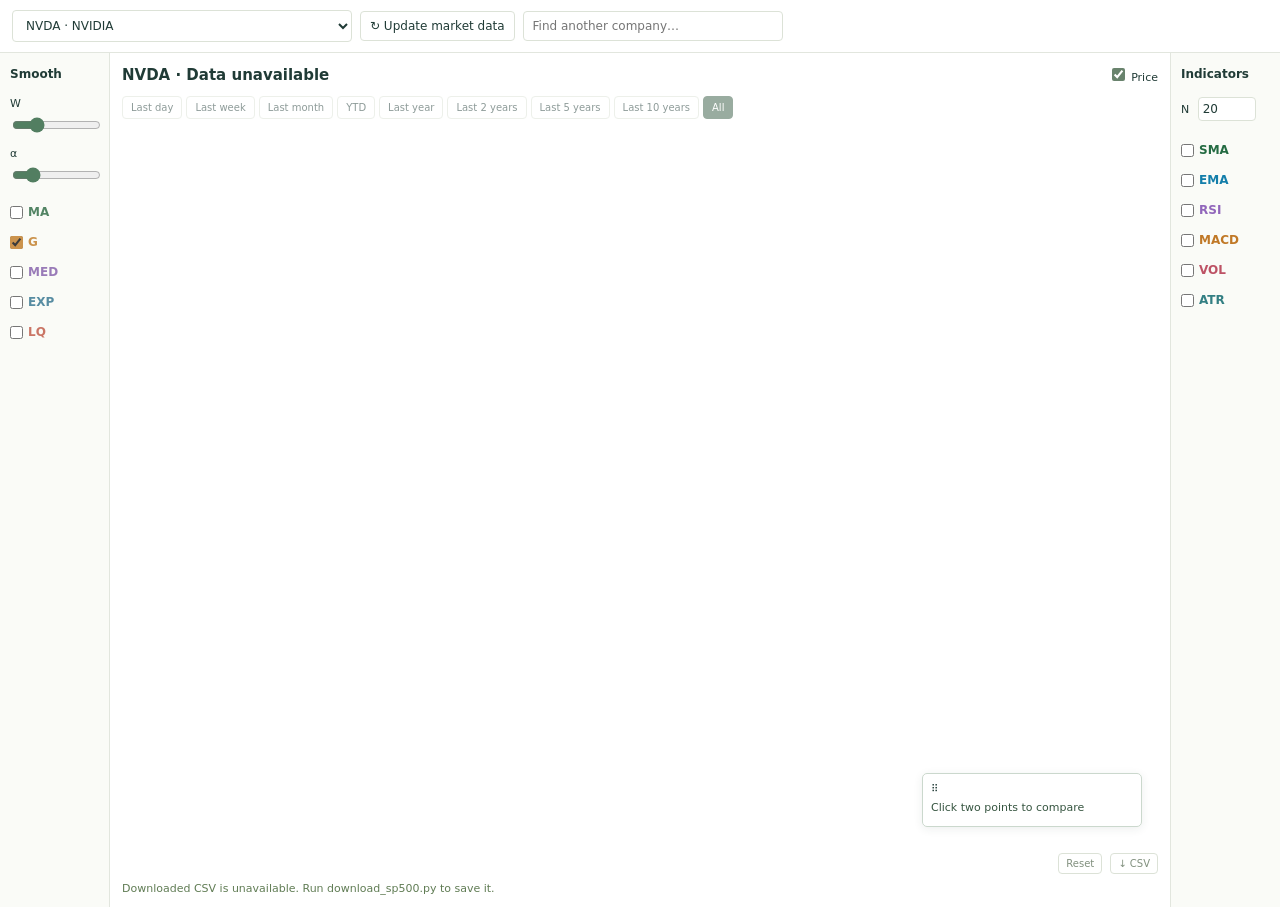
==== playground/index.html @ 172f59ba "firts version" ====
<!doctype html>
<html lang="en">
<head><meta charset="utf-8"><meta name="viewport" content="width=device-width,initial-scale=1"><title>Signal Lab</title><link rel="stylesheet" href="style.css"></head>
<body>
<main>
<div class="company-bar">
<select id="company" aria-label="Company"><option value="NVDA">NVDA · NVIDIA</option></select>
<button id="refresh">↻ Update market data</button>
<input id="companySearch" type="search" aria-label="Find another company" placeholder="Find another company…">
<span id="refreshStatus" role="status" aria-live="polite"></span>
</div>
<section class="workspace">
<aside class="smoothers" aria-label="Smoothing controls">
<h2>Smooth</h2>
<label>W <output id="windowValue"></output><input id="window" aria-label="Smoothing window" type="range" min="3" max="81" step="2" value="21"></label>
<label>α <output id="alphaValue"></output><input id="alpha" aria-label="Exponential alpha" type="range" min="1" max="100" value="18"></label>
<div id="methods"></div>
</aside>
<div class="plots">
<div class="chart-head"><h2 id="chartTitle">Loading…</h2><label class="toggle"><input id="raw" type="checkbox" checked> Price</label></div>
<div id="periods" class="periods" role="group" aria-label="Viewing window"></div>
<div id="chartLegend" class="chart-legend" aria-label="Selected curves and indicator ranges"></div>
<div class="chart-wrap"><canvas id="chart" aria-label="Stock value, selected smoothed curves and technical indicators" role="img"></canvas><div id="tooltip" hidden></div><div id="comparisonBox" class="comparison-box" aria-label="Draggable point comparison"><button id="comparisonHandle" aria-label="Drag comparison results">⠿</button><output id="comparison" aria-live="polite">Click two points to compare</output><button id="clearPoints" hidden>Clear</button></div></div>
<div class="chart-footer"><span id="sampleCount"></span><button id="reset">Reset</button><button id="export">↓ CSV</button></div>
<p id="status" role="status" aria-live="polite"></p>
</div>
<aside class="indicators" aria-label="Indicator controls">
<h2>Indicators</h2>
<label>N <input id="indicatorPeriod" aria-label="Indicator period in bars" type="number" min="2" max="200" value="20"></label>
<div id="indicatorMethods"></div>
</aside>
</section>
<div hidden><span id="catalogStatus"></span><span id="rangeNote"></span><span id="indicatorNote"></span><div id="metrics"></div></div>
</main><script type="module" src="app.js"></script>
</body></html>
---- playground/style.css ----
:root{font-family:system-ui,sans-serif;color:#203b36;background:#fff;font-synthesis:none}
*{box-sizing:border-box}body{margin:0}main{width:100%;margin:0;padding:0}button,input,select{font:inherit;color:inherit}button,select,input[type=search],input[type=number]{border:1px solid #dce2d7;border-radius:4px;background:#fff;padding:7px 9px;font-size:12px}button{cursor:pointer;white-space:nowrap}button:hover{background:#edf2e8}button:disabled{opacity:.5;cursor:wait}button:focus-visible,input:focus-visible,select:focus-visible{outline:2px solid #8cb69a;outline-offset:2px}[hidden]{display:none!important}
.company-bar{display:flex;align-items:center;flex-wrap:wrap;gap:8px;padding:10px 12px;border-bottom:1px solid #e2e6de}.company-bar select{width:min(340px,40vw)}.company-bar input[type=search]{width:min(260px,30vw)}#refreshStatus{font-size:11px;color:#607c54}
.workspace{display:grid;grid-template-columns:110px minmax(0,1fr) 110px;min-height:calc(100vh - 54px)}aside{padding:14px 10px;background:#fafbf7}.smoothers{border-right:1px solid #e2e6de}.indicators{border-left:1px solid #e2e6de}h2{font-size:12px;margin:0 0 16px}label{display:block;font-size:11px;margin-bottom:14px}output{float:right;color:#71846c;font-size:10px}input[type=range]{display:block;width:100%;margin-top:7px;accent-color:#527e61}input[type=checkbox]{accent-color:var(--color,#69836d)}#indicatorPeriod{width:58px;padding:4px;margin-left:5px}.method{display:flex;align-items:center;gap:5px;padding:8px 0;margin:0}.method input{margin:0}.method strong{font-size:12px;font-weight:600;color:var(--color)}
.plots{min-width:0;padding:12px}.chart-head{display:flex;align-items:center;justify-content:space-between;gap:10px}.chart-head h2{font-size:15px;margin:0}.toggle{margin:0;white-space:nowrap}.periods{display:flex;flex-wrap:wrap;gap:4px;margin:12px 0}.periods button{font-size:10px;padding:5px 8px}.periods button[aria-pressed=true]{background:#365b43;color:#fff;border-color:#365b43}.periods button:disabled{cursor:default}.chart-legend{display:flex;flex-wrap:wrap;gap:5px 12px;font-size:10px;min-height:16px;margin-bottom:8px}.chart-legend span{font-weight:600}.chart-wrap{height:clamp(350px,calc(100vh - 210px),1000px);position:relative}canvas{width:100%;height:100%;touch-action:none;cursor:crosshair}#tooltip{position:absolute;background:#203b36ed;color:white;border-radius:5px;padding:8px;font-size:11px;pointer-events:none;line-height:1.6;max-width:220px;max-height:340px;overflow:auto;z-index:2}.chart-footer{display:flex;align-items:center;gap:8px;padding-top:8px;font-size:10px;color:#81907e}.chart-footer span{flex:1;min-width:0}.chart-footer button{font-size:10px;padding:4px 7px}#status{font-size:11px;color:#607c54;margin:8px 0 0}
@media(max-width:650px){.workspace{grid-template-columns:76px minmax(0,1fr) 76px}aside{padding:12px 6px}.plots{padding:10px 4px}.company-bar{padding:8px 6px}.company-bar select{width:calc(100% - 165px)}.company-bar input[type=search]{width:100%}.chart-head h2{font-size:12px}.chart-head{flex-wrap:wrap}#indicatorPeriod{width:48px;margin-left:0}.chart-wrap{height:calc(100vh - 260px);min-height:350px}output{float:none;display:block}.chart-footer{flex-wrap:wrap}.chart-footer span{flex-basis:100%}}

.comparison-box{position:absolute;right:16px;bottom:18px;max-width:calc(100% - 12px);width:300px;background:#ffffffed;border:1px solid #cbd8cd;border-radius:5px;box-shadow:0 2px 10px #203b3615;padding:8px;z-index:3;font-size:11px}.comparison-box output{display:block;float:none;font-size:11px;line-height:1.7;white-space:pre-line;overflow-wrap:anywhere;color:#365540}.comparison-box button{font-size:10px;padding:3px 6px}#comparisonHandle{cursor:grab;touch-action:none;border:0;background:transparent;padding:0 0 5px;width:100%;text-align:left}#comparisonHandle:active{cursor:grabbing}

.comparison-date,.comparison-delta,.comparison-time{display:block}.comparison-box{width:220px}.comparison-delta{font-weight:600}
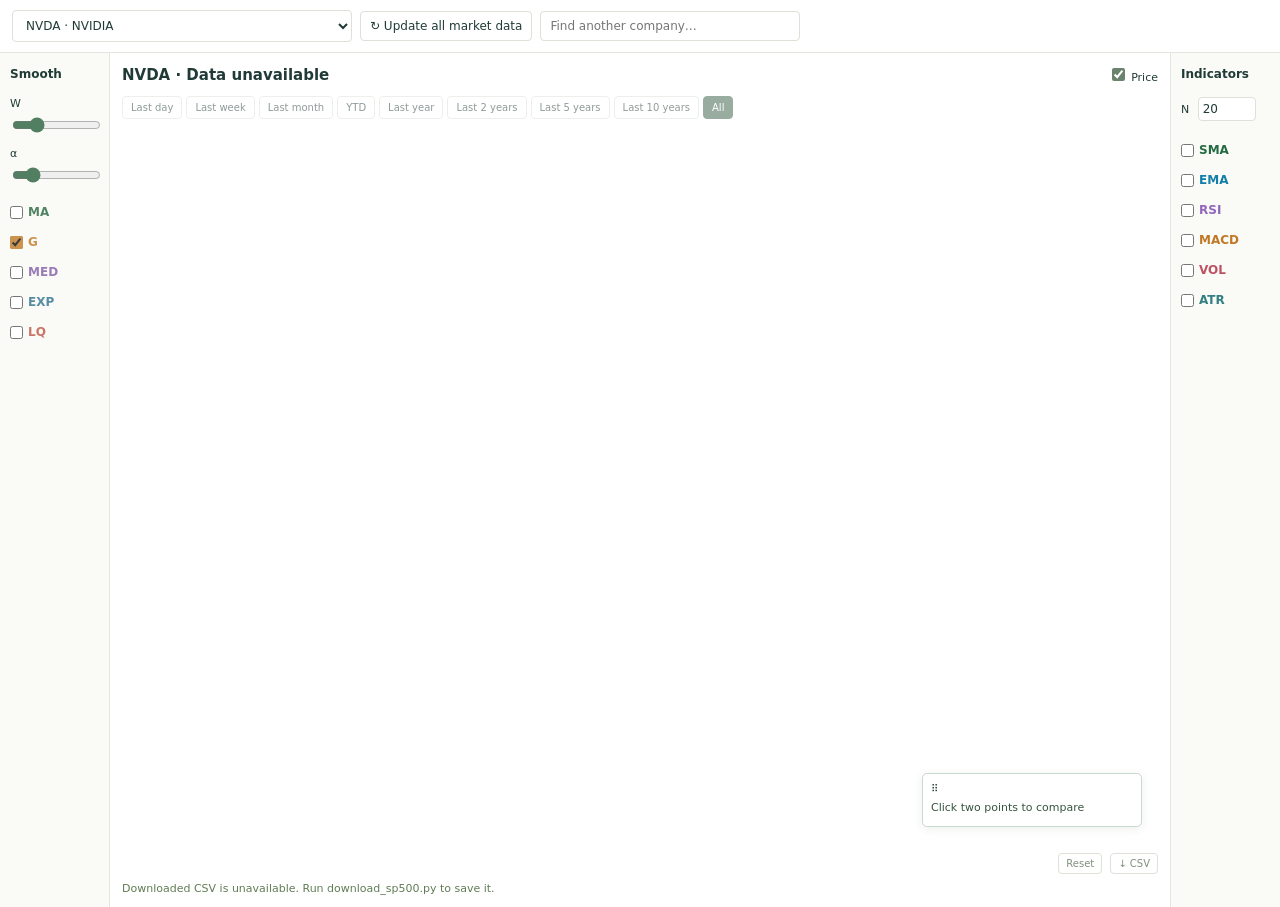
==== commit 69469198: "enhancements" ====
--- a/playground/index.html
+++ b/playground/index.html
@@ -5,7 +5,7 @@
 <main>
 <div class="company-bar">
 <select id="company" aria-label="Company"><option value="NVDA">NVDA · NVIDIA</option></select>
-<button id="refresh">↻ Update market data</button>
+<button id="refresh">↻ Update all market data</button>
 <input id="companySearch" type="search" aria-label="Find another company" placeholder="Find another company…">
 <span id="refreshStatus" role="status" aria-live="polite"></span>
 </div>
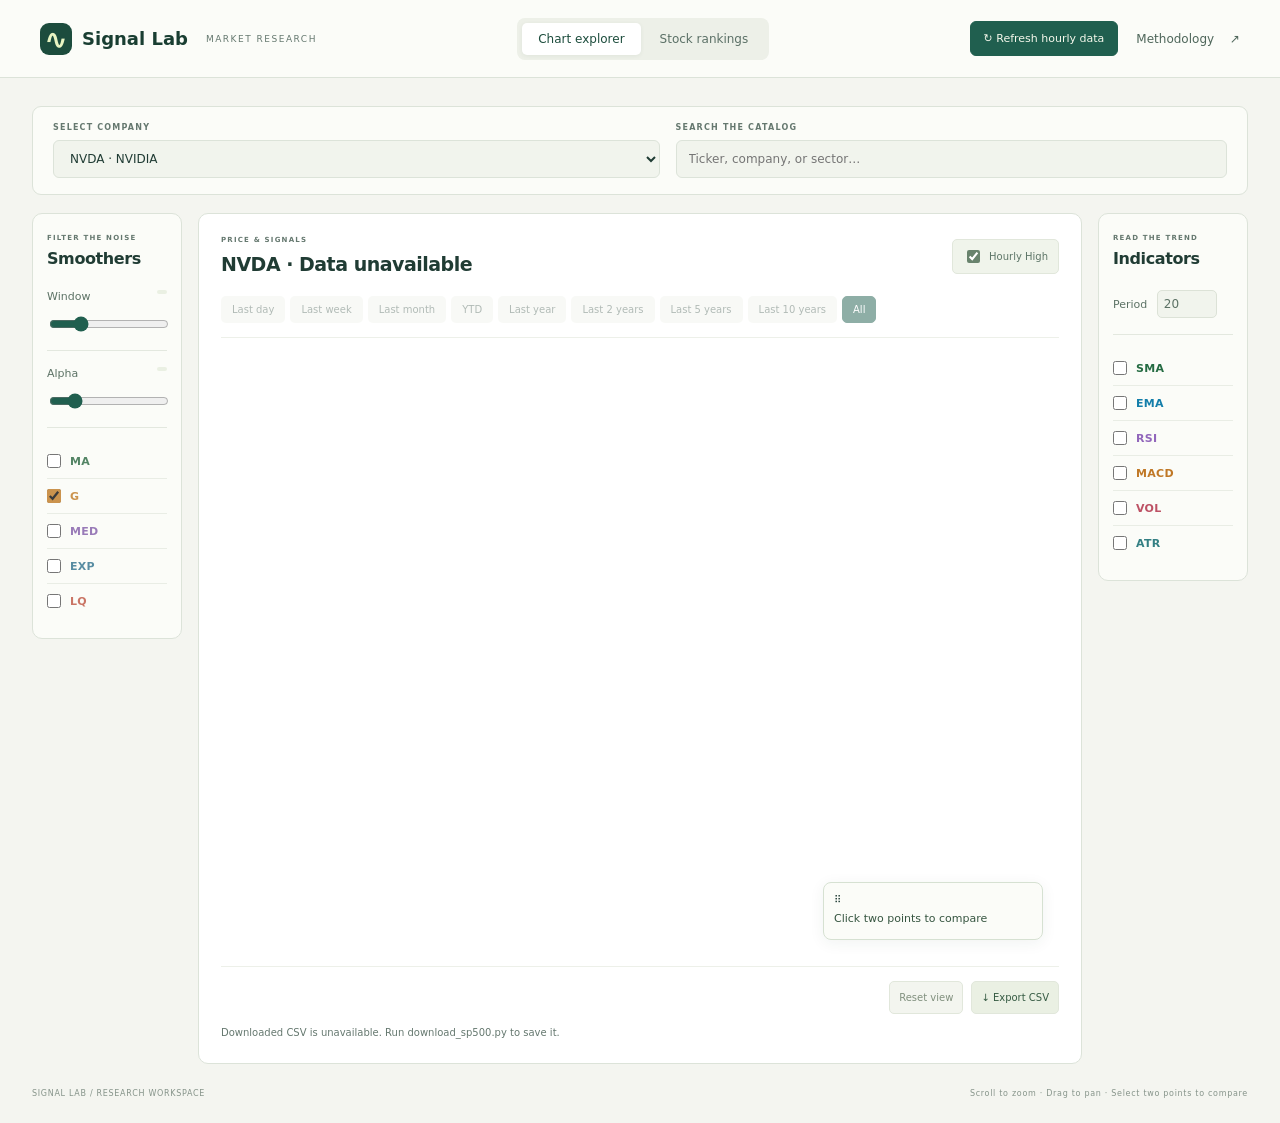
==== commit f7373622: "add: stock trading page" ====
--- a/playground/index.html
+++ b/playground/index.html
@@ -1,35 +1,38 @@
 <!doctype html>
 <html lang="en">
-<head><meta charset="utf-8"><meta name="viewport" content="width=device-width,initial-scale=1"><title>Signal Lab</title><link rel="stylesheet" href="style.css"></head>
-<body>
+<head><meta charset="utf-8"><meta name="viewport" content="width=device-width,initial-scale=1"><meta name="theme-color" content="#153d35"><title>Chart explorer · Signal Lab</title><link rel="stylesheet" href="style.css"><link rel="stylesheet" href="theme.css"><link rel="stylesheet" href="explorer.css"></head>
+<body class="lab-page explorer-page">
 <main>
+<header class="lab-topbar"><a class="brand" href="index.html"><span class="brand-mark" aria-hidden="true">∿</span> Signal Lab <span class="brand-sub">MARKET RESEARCH</span></a><nav class="app-nav" aria-label="Main navigation"><a href="index.html" aria-current="page">Chart explorer</a><a href="recommender.html">Stock rankings</a></nav><div class="header-actions"><button id="refresh" class="header-refresh" title="Update hourly prices for all catalog companies">↻ Refresh hourly data</button><a class="guide-link" href="../docs/stock-ranking-math.pdf">Methodology <span aria-hidden="true">↗</span></a></div></header>
+<div class="header-feedback"><span id="refreshStatus" role="status" aria-live="polite"></span></div>
+<div class="explorer-shell">
+<h1 class="sr-only">Chart explorer</h1>
 <div class="company-bar">
-<select id="company" aria-label="Company"><option value="NVDA">NVDA · NVIDIA</option></select>
-<button id="refresh">↻ Update all market data</button>
-<input id="companySearch" type="search" aria-label="Find another company" placeholder="Find another company…">
-<span id="refreshStatus" role="status" aria-live="polite"></span>
+<label class="company-field"><span>SELECT COMPANY</span><select id="company" aria-label="Company"><option value="NVDA">NVDA · NVIDIA</option></select></label>
+<label class="search-field"><span>SEARCH THE CATALOG</span><input id="companySearch" type="search" aria-label="Find another company" placeholder="Ticker, company, or sector…"></label>
 </div>
 <section class="workspace">
 <aside class="smoothers" aria-label="Smoothing controls">
-<h2>Smooth</h2>
-<label>W <output id="windowValue"></output><input id="window" aria-label="Smoothing window" type="range" min="3" max="81" step="2" value="21"></label>
-<label>α <output id="alphaValue"></output><input id="alpha" aria-label="Exponential alpha" type="range" min="1" max="100" value="18"></label>
+<span class="control-kicker">FILTER THE NOISE</span><h2>Smoothers</h2>
+<label>Window <output id="windowValue"></output><input id="window" aria-label="Smoothing window" type="range" min="3" max="81" step="2" value="21"></label>
+<label>Alpha <output id="alphaValue"></output><input id="alpha" aria-label="Exponential alpha" type="range" min="1" max="100" value="18"></label>
 <div id="methods"></div>
 </aside>
 <div class="plots">
-<div class="chart-head"><h2 id="chartTitle">Loading…</h2><label class="toggle"><input id="raw" type="checkbox" checked> Price</label></div>
+<div class="chart-head"><div><span class="control-kicker">PRICE &amp; SIGNALS</span><h2 id="chartTitle">Loading…</h2></div><label class="toggle"><input id="raw" type="checkbox" checked> Hourly High</label></div>
 <div id="periods" class="periods" role="group" aria-label="Viewing window"></div>
 <div id="chartLegend" class="chart-legend" aria-label="Selected curves and indicator ranges"></div>
 <div class="chart-wrap"><canvas id="chart" aria-label="Stock value, selected smoothed curves and technical indicators" role="img"></canvas><div id="tooltip" hidden></div><div id="comparisonBox" class="comparison-box" aria-label="Draggable point comparison"><button id="comparisonHandle" aria-label="Drag comparison results">⠿</button><output id="comparison" aria-live="polite">Click two points to compare</output><button id="clearPoints" hidden>Clear</button></div></div>
-<div class="chart-footer"><span id="sampleCount"></span><button id="reset">Reset</button><button id="export">↓ CSV</button></div>
+<div class="chart-footer"><span id="sampleCount"></span><button id="reset">Reset view</button><button id="export">↓ Export CSV</button></div>
 <p id="status" role="status" aria-live="polite"></p>
 </div>
 <aside class="indicators" aria-label="Indicator controls">
-<h2>Indicators</h2>
-<label>N <input id="indicatorPeriod" aria-label="Indicator period in bars" type="number" min="2" max="200" value="20"></label>
+<span class="control-kicker">READ THE TREND</span><h2>Indicators</h2>
+<label>Period <input id="indicatorPeriod" aria-label="Indicator period in bars" type="number" min="2" max="200" value="20"></label>
 <div id="indicatorMethods"></div>
 </aside>
 </section>
 <div hidden><span id="catalogStatus"></span><span id="rangeNote"></span><span id="indicatorNote"></span><div id="metrics"></div></div>
-</main><script type="module" src="app.js"></script>
+<footer class="explorer-footer"><span>SIGNAL LAB / RESEARCH WORKSPACE</span><span>Scroll to zoom · Drag to pan · Select two points to compare</span></footer>
+</div></main><script type="module" src="app.js"></script>
 </body></html>
--- a/playground/style.css
+++ b/playground/style.css
@@ -8,3 +8,5 @@
 .comparison-box{position:absolute;right:16px;bottom:18px;max-width:calc(100% - 12px);width:300px;background:#ffffffed;border:1px solid #cbd8cd;border-radius:5px;box-shadow:0 2px 10px #203b3615;padding:8px;z-index:3;font-size:11px}.comparison-box output{display:block;float:none;font-size:11px;line-height:1.7;white-space:pre-line;overflow-wrap:anywhere;color:#365540}.comparison-box button{font-size:10px;padding:3px 6px}#comparisonHandle{cursor:grab;touch-action:none;border:0;background:transparent;padding:0 0 5px;width:100%;text-align:left}#comparisonHandle:active{cursor:grabbing}
 
 .comparison-date,.comparison-delta,.comparison-time{display:block}.comparison-box{width:220px}.comparison-delta{font-weight:600}
+
+.app-nav{display:flex;gap:8px;padding:10px 12px;border-bottom:1px solid #e2e6de}.app-nav a{color:#365b43;padding:7px 12px;font-size:13px;text-decoration:none;border-radius:4px}.app-nav a[aria-current]{background:#365b43;color:white}.rankings{max-width:1300px;margin:auto;padding:24px}.rankings h1{font-size:26px}.rankings p,.rankings details{font-size:14px;line-height:1.6}.rankings a{color:#246b42}.rankings details{margin:20px 0;padding:14px;background:#fafbf7;border:1px solid #e2e6de;border-radius:6px}.rankings summary{cursor:pointer;font-weight:600}.rankings code{overflow-wrap:anywhere}.ranking-grid{display:grid;grid-template-columns:1fr 1fr;gap:28px}.ranking-grid h2{font-size:20px;margin:24px 0 6px}.ranking-grid ol{padding-left:26px}.ranking-grid li{padding:16px 8px;border-bottom:1px solid #e2e6de}.ranking-grid li a{font-weight:600;line-height:1.6}.ranking-grid li p{margin:7px 0}.ranking-grid small{color:#52645c}@media(max-width:750px){.ranking-grid{grid-template-columns:1fr}.rankings{padding:16px}.rankings> a{display:block;margin-top:12px}}
--- a/playground/theme.css
+++ b/playground/theme.css
@@ -0,0 +1,12 @@
+.lab-page{background:#f4f5f0;color:#203c34;--muted:#65786f;--line:#dce3d9;--green:#205f4f;--amber:#99602b}
+.lab-topbar{display:flex;align-items:center;justify-content:space-between;gap:22px;padding:0 40px;height:78px;background:#fbfcf8;border-bottom:1px solid var(--line)}.brand{display:flex;align-items:center;gap:10px;color:#193e32;text-decoration:none;font-weight:750;font-size:18px;white-space:nowrap}.brand-mark{display:grid;place-items:center;background:#1c4c3d;color:#e8f4c2;width:32px;height:32px;border-radius:9px;font-size:28px}.brand-sub{font-size:9px;letter-spacing:1.5px;color:var(--muted);font-weight:500;margin-left:8px}.lab-page .app-nav{padding:5px;background:#edf0e8;border:0;border-radius:8px;gap:3px}.lab-page .app-nav a{text-decoration:none;font-size:12px;padding:9px 16px;border-radius:5px;color:#5b7066}.lab-page .app-nav a[aria-current]{background:white;color:#1d4d3d;box-shadow:0 1px 4px #203b3610}.guide-link{color:#4e665a;text-decoration:none;font-size:12px}.guide-link span{padding-left:12px}
+.lab-page .app-nav{display:flex;align-items:center}.lab-page a:focus-visible{outline:2px solid #799e75;outline-offset:4px;border-radius:4px}
+@media(max-width:1100px){.brand-sub{display:none}.lab-topbar{padding:0 24px}}
+@media(max-width:800px){.lab-topbar{flex-wrap:wrap;height:auto;min-height:70px;padding:16px 20px;gap:14px}.guide-link{margin-left:auto}.lab-page .app-nav{order:3;width:100%;justify-content:center}}
+
+.header-actions{display:flex;align-items:center;gap:18px}.lab-page .header-refresh{background:#205f4f;color:#f5f8ec;border:1px solid #205f4f;border-radius:6px;padding:10px 13px;font-size:11px;white-space:nowrap}.lab-page .header-refresh:hover{background:#194d40}.header-feedback{padding:0 40px;background:#eaf0e3;color:#365b43;font-size:11px;line-height:1.7}.header-feedback:has(#refreshStatus:empty){display:none}.header-feedback #refreshStatus{display:block;padding:10px 0}.lab-topbar{height:auto;min-height:78px;padding-top:14px;padding-bottom:14px}.lab-topbar .guide-link{white-space:nowrap}.ranking-toolbar{display:flex;align-items:center;justify-content:space-between;gap:20px;margin-bottom:20px}.rankings-page .ranking-toolbar h1{font-size:23px;line-height:1.3;letter-spacing:-.6px;margin:0}.rankings-page .ranking-toolbar .primary-action{margin:0}.rankings-page .scan-summary{margin-top:0}
+@media(max-width:1050px){.brand-sub{display:none}.lab-topbar{gap:16px}.header-actions{gap:12px}.lab-topbar .guide-link{font-size:11px}}
+@media(max-width:800px){.lab-topbar .header-actions{margin-left:auto}.header-feedback{padding:0 20px}}
+@media(max-width:500px){.header-actions .guide-link{display:none}.lab-page .header-refresh{padding:9px;font-size:10px}.lab-topbar{padding:14px;gap:10px}.brand{font-size:16px;gap:7px}.brand-mark{width:28px;height:28px}.rankings-page .ranking-toolbar h1{font-size:20px}.rankings-page .ranking-toolbar .primary-action{min-width:0;padding:10px 12px;gap:12px}.header-feedback{padding:0 14px}}
+
+.sr-only{position:absolute;width:1px;height:1px;padding:0;margin:-1px;overflow:hidden;clip-path:inset(50%);white-space:nowrap;border:0}
--- a/playground/explorer.css
+++ b/playground/explorer.css
@@ -0,0 +1,13 @@
+/* Shared branding lives in theme.css; chart geometry and interactions stay in app.js. */
+.explorer-shell{max-width:1800px;margin:auto;padding:28px 32px 0}.explorer-intro{display:flex;align-items:center;justify-content:space-between;gap:24px;background:#153d35;color:#eef5e6;border-radius:12px;padding:25px 30px;margin-bottom:20px}.explorer-eyebrow{font-size:8px;letter-spacing:1.8px;color:#b5c9b4;font-weight:600}.explorer-intro h1{font-size:clamp(23px,2.4vw,34px);font-weight:500;line-height:1.25;letter-spacing:-1px;margin:10px 0}.explorer-intro h1 em{font-family:Georgia,serif;font-weight:400;color:#c9dba6}.explorer-intro p{font-size:11px;line-height:1.7;color:#b8ccc2;margin:0}.mobile-break{display:none}.data-badge{flex-shrink:0;font-size:9px;letter-spacing:1.2px;border:1px solid #a4bbaa30;border-radius:7px;padding:13px 17px;color:#d3e2c7}.data-badge>span{display:inline-block;background:#b9d698;border-radius:50%;width:5px;height:5px;margin-right:7px}.data-badge small{display:block;margin:7px 0 0;font-size:9px;letter-spacing:0;color:#a9c0b5}
+.explorer-page .company-bar{display:flex;gap:16px;align-items:flex-end;background:#fbfcf8;border:1px solid var(--line);border-radius:9px;padding:16px 20px;margin-bottom:18px}.company-bar .company-field{flex:1.1;min-width:190px}.company-bar .search-field{flex:1;min-width:160px}.explorer-page .company-bar label{margin:0}.company-field>span,.search-field>span{display:block;font-size:8px;letter-spacing:1.2px;color:var(--muted);font-weight:600;margin-bottom:8px}.explorer-page .company-bar select,.explorer-page .company-bar input[type=search]{width:100%;background:#f1f4ed;border:1px solid #dce3d9;border-radius:6px;padding:10px 12px;font-size:12px;min-height:38px}.explorer-page #refreshStatus{flex-basis:100%;font-size:11px;line-height:1.7;color:#65786f}.explorer-page #refreshStatus:empty{display:none}
+.explorer-page .workspace{display:grid;grid-template-columns:150px minmax(0,1fr) 150px;gap:16px;min-height:0;align-items:start}.explorer-page aside{min-width:0;padding:20px 14px;background:#fbfcf8;border:1px solid var(--line);border-radius:10px}.control-kicker{display:block;color:var(--muted);font-size:7px;letter-spacing:1.2px;font-weight:600;margin-bottom:7px}.explorer-page aside h2{font-size:16px;letter-spacing:-.4px;font-weight:600;margin:0 0 22px}.explorer-page aside>label{font-size:11px;color:#5c7265;border-bottom:1px solid #e3e8df;padding-bottom:16px;margin-bottom:16px}.explorer-page aside output{float:right;font-size:10px;border-radius:4px;padding:2px 5px;background:#eaf0e3;color:#3f694b}.explorer-page input[type=range]{margin-top:13px;accent-color:#205f4f}.explorer-page #indicatorPeriod{width:60px;padding:6px;margin:0 0 0 6px;border-radius:5px;background:#f1f4ed}.explorer-page .method{padding:10px 0;gap:9px;font-size:12px;border-bottom:1px solid #e9ede5}.explorer-page .method:last-child{border-bottom:0}.explorer-page .method input{width:14px;height:14px;flex-shrink:0}.explorer-page .method strong{font-size:11px;letter-spacing:.3px}
+.explorer-page .plots{padding:22px;background:#fff;border:1px solid var(--line);border-radius:10px;min-width:0}.explorer-page .chart-head{gap:14px}.explorer-page .chart-head h2{font-size:19px;letter-spacing:-.5px;font-weight:600;line-height:1.4;overflow-wrap:anywhere}.explorer-page .toggle{display:flex;align-items:center;gap:6px;color:#5d7567;font-size:10px;background:#f0f4eb;border:1px solid #e1e7db;padding:7px 10px;border-radius:5px}.explorer-page .periods{display:flex;flex-wrap:wrap;gap:5px;margin:18px 0 12px;padding-bottom:14px;border-bottom:1px solid #edf0e9}.explorer-page .periods button{border-radius:5px;font-size:10px;padding:7px 10px;background:#f3f5ef;border:1px solid transparent;color:#65786f}.explorer-page .periods button[aria-pressed=true]{background:#205f4f;color:white;border-color:#205f4f}.explorer-page .periods button:focus-visible{outline:2px solid #8cb69a;outline-offset:2px}.explorer-page .chart-legend{gap:6px 12px;font-size:10px;line-height:1.5;margin-bottom:12px}.explorer-page .chart-wrap{height:clamp(350px,calc(100vh - 455px),760px)}.explorer-page .chart-footer{gap:8px;border-top:1px solid #edf0e9;padding-top:14px;margin-top:8px;line-height:1.7}.explorer-page .chart-footer button{padding:7px 9px;border-radius:5px;background:#f3f5ef;border-color:#e1e7db;font-size:10px}.explorer-page #export{background:#eaf0e3;color:#365b43}.explorer-page #status{font-size:10px;color:#65786f;line-height:1.7;margin-top:10px}.explorer-page .comparison-box{border-radius:8px;background:#fbfcf8f5;border-color:#d6e1d2;padding:10px;box-shadow:0 3px 15px #203b3610}.explorer-page #tooltip{border-radius:7px;background:#153d35f2}.explorer-footer{display:flex;justify-content:space-between;gap:18px;color:#86948a;font-size:8px;letter-spacing:.7px;padding:23px 0;line-height:1.7}
+@media(max-width:1100px){.explorer-shell{padding:24px 20px 0}.explorer-page .workspace{grid-template-columns:125px minmax(0,1fr) 125px;gap:12px}.explorer-page aside{padding:17px 11px}.explorer-page .plots{padding:17px}.explorer-page .chart-head{flex-wrap:wrap}.explorer-page .chart-head h2{font-size:17px}.explorer-page #indicatorPeriod{width:48px;margin-left:3px}.explorer-page .comparison-box{width:190px}.data-badge{display:none}}
+@media(max-width:760px){.explorer-shell{padding:16px 14px 0}.explorer-intro{padding:23px}.explorer-intro h1{font-size:29px}.mobile-break{display:block}.explorer-page .company-bar{gap:14px;padding:16px}.company-bar .company-field,.company-bar .search-field{flex-basis:calc(50% - 14px);min-width:0}.explorer-page .workspace{grid-template-columns:repeat(2,minmax(0,1fr));gap:14px}.explorer-page .plots{grid-column:1/-1;grid-row:1;padding:16px 10px}.explorer-page aside{padding:18px}.explorer-page .chart-wrap{height:420px;min-height:0}.explorer-page .chart-footer{flex-wrap:wrap}.explorer-page .chart-footer>span{flex-basis:100%}.explorer-page aside output{float:right;display:inline}.explorer-page #indicatorPeriod{width:58px}.explorer-footer{flex-direction:column;gap:6px}}
+@media(max-width:400px){.explorer-intro h1{font-size:25px}.company-bar .company-field,.company-bar .search-field{flex-basis:100%}.explorer-page .chart-head h2{font-size:16px}.explorer-page .periods button{font-size:9px;padding:6px 8px}.explorer-page .chart-wrap{height:360px}.explorer-page .comparison-box{width:170px;font-size:10px}.explorer-page .comparison-box output{font-size:10px}.explorer-page aside{padding:16px 12px}}
+
+/* The intro banner is removed; give its space back to the chart. */
+.explorer-page .chart-wrap{height:clamp(350px,calc(100vh - 320px),900px)}
+@media(max-width:760px){.explorer-page .chart-wrap{height:420px}}
+@media(max-width:400px){.explorer-page .chart-wrap{height:360px}}
